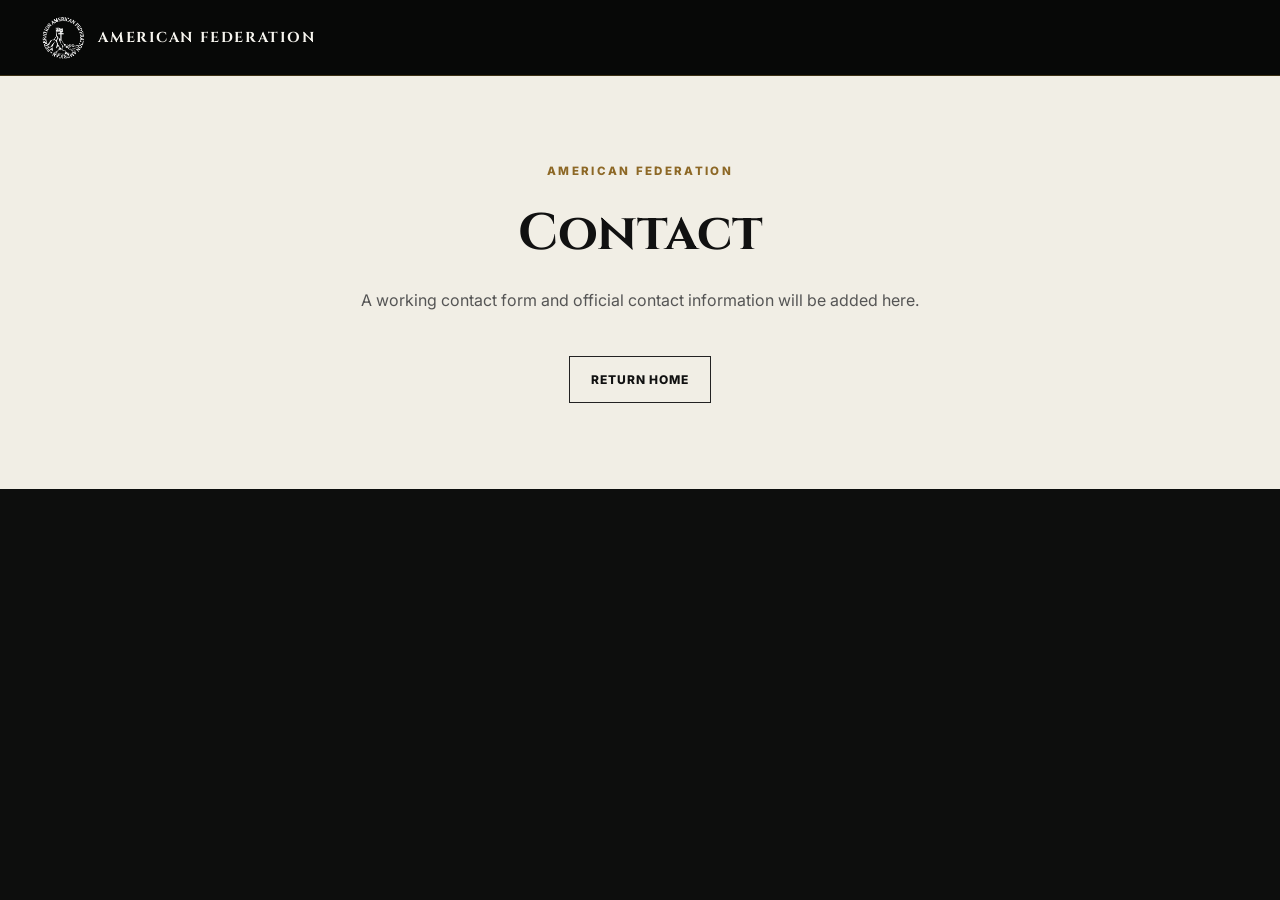
==== contact.html @ 296e0b97 "Add files via upload" ====
<!doctype html><html lang="en"><head><meta charset="utf-8"><meta name="viewport" content="width=device-width,initial-scale=1"><title>Contact | American Federation</title><link rel="stylesheet" href="styles.css"></head><body><header class="site-header"><a class="brand" href="index.html"><img src="american-federation-logo.png" alt=""><span>AMERICAN FEDERATION</span></a></header><main class="process section"><div class="center-heading"><p class="eyebrow">AMERICAN FEDERATION</p><h2>Contact</h2><p>A working contact form and official contact information will be added here.</p></div><div class="center-action"><a class="button button-outline-dark" href="index.html">Return Home</a></div></main></body></html>
---- styles.css ----
@import url('https://fonts.googleapis.com/css2?family=Cinzel:wght@500;600;700;800&family=Inter:wght@400;500;600;700;800&display=swap');
:root{--black:#0d0e0d;--panel:#151614;--gold:#c79a3b;--gold2:#e0b65a;--white:#f7f5ef;--muted:#b7b4ab;--line:rgba(199,154,59,.28);--max:1180px}*{box-sizing:border-box}html{scroll-behavior:smooth}body{margin:0;background:var(--black);color:var(--white);font-family:Inter,system-ui,sans-serif;line-height:1.6}a{color:inherit;text-decoration:none}img{display:block;max-width:100%}.site-header{position:sticky;top:0;z-index:100;min-height:76px;padding:9px max(3vw,20px);display:flex;align-items:center;justify-content:space-between;background:rgba(8,9,8,.96);border-bottom:1px solid var(--line);backdrop-filter:blur(12px)}.brand{display:flex;align-items:center;gap:11px;font:700 .9rem Cinzel,serif;letter-spacing:.11em}.brand img{width:49px;height:49px;object-fit:contain;filter:brightness(0) invert(1)}.nav{display:flex;align-items:center;gap:23px;font-size:.76rem;font-weight:700;letter-spacing:.05em;text-transform:uppercase}.nav a{opacity:.84}.nav a:hover{color:var(--gold2);opacity:1}.nav-cta{border:1px solid var(--gold);padding:11px 15px;color:var(--gold2);opacity:1!important}.menu-toggle{display:none;background:none;border:0;color:white;font-size:1.65rem}.hero{position:relative;min-height:680px;display:grid;place-items:center;overflow:hidden;background:linear-gradient(115deg,#080908,#1a1915 58%,#0b0c0b)}.hero-bg{position:absolute;inset:0;background:radial-gradient(circle at 78% 38%,rgba(199,154,59,.2),transparent 30%),linear-gradient(90deg,rgba(0,0,0,.78),rgba(0,0,0,.2))}.hero-bg:after{content:"";position:absolute;inset:0;background:linear-gradient(transparent 65%,var(--black));opacity:.7}.hero-inner{position:relative;z-index:2;width:min(var(--max),90%);text-align:center;padding:100px 0 125px}.eyebrow{margin:0 0 13px;color:var(--gold2);font-size:.72rem;font-weight:800;letter-spacing:.2em}.hero h1{font:800 clamp(2.8rem,7.4vw,6.5rem)/.98 Cinzel,Georgia,serif;letter-spacing:.02em;margin:0}.hero h1 span{color:var(--gold2)}.gold-rule{width:180px;height:1px;background:var(--gold);margin:25px auto 18px}.hero-lede{font-size:clamp(1rem,2vw,1.25rem);color:#eee;line-height:1.45}.hero-actions{display:flex;justify-content:center;gap:12px;flex-wrap:wrap;margin-top:30px}.button{display:inline-flex;align-items:center;justify-content:center;min-height:47px;padding:12px 21px;border:1px solid;font-size:.75rem;font-weight:800;letter-spacing:.08em;text-transform:uppercase;transition:.2s}.button:hover{transform:translateY(-2px)}.button-gold{background:var(--gold);border-color:var(--gold);color:#111}.button-gold:hover{background:var(--gold2)}.button-outline{border-color:rgba(255,255,255,.55);color:white}.button-outline:hover{background:white;color:#111}.button-outline-dark{border-color:#222;color:#111;background:transparent}.button-outline-dark:hover{background:#111;color:#fff}.section{padding:86px max(4vw,22px)}.section>*{max-width:var(--max);margin-left:auto;margin-right:auto}h2,h3{font-family:Cinzel,Georgia,serif}.center-heading{text-align:center;margin-bottom:42px}.center-heading h2{font-size:clamp(2rem,4vw,3.4rem);margin:0 0 13px}.center-heading h2 span,.about h2 span,.network h2 span{color:var(--gold2)}.center-heading>p:last-child{max-width:760px;color:var(--muted);margin:0 auto}.about{display:grid;grid-template-columns:1.1fr .9fr;gap:28px;background:var(--black)}.about-copy,.founder-card{background:linear-gradient(145deg,var(--panel),#10110f);border:1px solid rgba(255,255,255,.07);padding:34px}.about h2{font-size:clamp(2rem,4vw,3.2rem);line-height:1.1;margin:0 0 20px}.about-copy p{color:#d0cec7}.about-copy strong{color:white}.founder-card{padding:0;display:grid;grid-template-columns:1fr}.founder-photo-wrap{height:330px;overflow:hidden;background:#222}.founder-photo-wrap img{width:100%;height:100%;object-fit:cover;object-position:center 28%}.founder-info{padding:25px}.founder-info h3{font-size:1.8rem;margin:0}.founder-title{color:var(--gold2);font-weight:700;text-transform:uppercase;font-size:.72rem;letter-spacing:.1em}.founder-info>p:last-child{color:var(--muted);font-size:.9rem}.why{background:linear-gradient(180deg,#141512,#0c0d0c);border-top:1px solid var(--line);border-bottom:1px solid var(--line)}.value-grid{display:grid;grid-template-columns:repeat(6,1fr);gap:0;border-top:1px solid var(--line);border-bottom:1px solid var(--line)}.value-grid article{padding:27px 16px;text-align:center;border-right:1px solid var(--line)}.value-grid article:last-child{border-right:0}.value-icon{font-size:1.5rem;color:var(--gold2)}.value-grid h3{font-size:1rem;margin:11px 0 7px}.value-grid p{font-size:.77rem;color:var(--muted);margin:0}.members{background:#11120f}.member-grid{display:grid;grid-template-columns:repeat(3,1fr);gap:14px}.member-card{background:#151614;border:1px solid var(--line);padding:28px;min-height:260px}.member-no{color:var(--gold2);font:700 1rem Cinzel,serif}.member-card h3{font-size:1.45rem;margin:22px 0 10px}.member-card p{color:var(--muted)}.member-card a{display:inline-block;margin-top:10px;color:var(--gold2);font-size:.75rem;font-weight:800;text-transform:uppercase}.membership-tagline{text-align:center;color:var(--gold2);font-size:.8rem;margin:25px auto 0!important}.network{display:grid;grid-template-columns:1.2fr .8fr;gap:45px;background:#080908;border-top:1px solid var(--line)}.network h2{font-size:clamp(2.3rem,5vw,4rem);line-height:1.06;margin:0 0 20px}.network-copy>p:not(.eyebrow){color:var(--muted);max-width:720px}.network ul{padding:0;list-style:none;color:#ddd;margin:22px 0}.network li{padding:8px 0 8px 27px;position:relative}.network li:before{content:"✓";position:absolute;left:0;color:var(--gold2);font-weight:800}.network-art{min-height:360px;position:relative;display:grid;place-items:center}.network-ring{width:210px;height:210px;border:1px solid var(--gold);border-radius:50%;display:grid;place-items:center;color:var(--gold2);font:700 3rem Cinzel,serif;box-shadow:0 0 70px rgba(199,154,59,.1)}.node{position:absolute;color:var(--gold2);font-size:1.5rem}.n1{top:18%;left:25%}.n2{top:24%;right:20%}.n3{bottom:22%;left:17%}.n4{bottom:17%;right:27%}.process{background:#f1eee5;color:#111}.process .eyebrow{color:#8d6826}.process .center-heading>p:last-child{color:#555}.process-grid{display:grid;grid-template-columns:repeat(3,1fr);gap:18px}.process-grid article{padding:25px;border-top:2px solid #222}.process-grid b{display:inline-grid;place-items:center;width:38px;height:38px;border:1px solid #a57925;border-radius:50%;font-family:Cinzel,serif}.process-grid h3{margin:15px 0 5px}.process-grid p{color:#5e5b55;margin:0}.center-action{text-align:center;margin-top:30px}.publications{display:grid;grid-template-columns:210px 1fr;gap:45px;align-items:center;background:#151614}.book-visual{display:flex;justify-content:center}.book-cover{width:180px;height:255px;background:linear-gradient(145deg,#1e1d18,#070807);border-left:6px solid #9a772e;border-bottom:2px solid #80621f;box-shadow:16px 14px 0 #090a09;display:flex;flex-direction:column;align-items:center;justify-content:space-between;padding:30px 12px 20px;text-align:center;font-family:Cinzel,serif}.book-cover small{font-size:.65rem}.book-cover strong{font-size:1.5rem;color:var(--gold2);line-height:1.05}.book-cover span{font-size:.55rem;letter-spacing:.1em}.publication-copy h2{font-size:clamp(2.2rem,4vw,3.5rem);margin:0}.publication-lede{color:var(--muted);max-width:700px}.check-list{list-style:none;padding:0;color:#ddd;display:flex;gap:10px;flex-wrap:wrap}.check-list li:before{content:"✓";color:var(--gold2);margin-right:7px}.amazon-box{margin-top:24px;padding:20px;border:1px solid var(--line);display:flex;align-items:center;justify-content:space-between;gap:20px}.amazon-word{font-size:2rem;font-weight:800;line-height:1}.join-banner{padding:45px max(4vw,22px);display:flex;align-items:center;justify-content:space-between;gap:25px;background:linear-gradient(90deg,#080908,#1b1913,#080908);border-top:1px solid var(--line);border-bottom:1px solid var(--line)}.join-banner h2{margin:0;font-size:clamp(1.4rem,3vw,2.6rem)}.join-banner p:last-child{margin:5px 0 0;color:var(--muted);font-size:.8rem}.footer{background:#070807;padding:48px max(4vw,22px) 25px;color:var(--muted)}.footer-top{max-width:var(--max);margin:auto;display:grid;grid-template-columns:2fr 1fr 1fr;gap:40px}.footer-brand img{width:55px;filter:brightness(0) invert(1);margin-bottom:12px}.footer-brand strong{display:block;color:#fff;font:700 .9rem Cinzel,serif;letter-spacing:.1em}.footer h4{color:var(--gold2);font-size:.7rem;letter-spacing:.14em}.footer-top a{display:block;font-size:.8rem;margin:7px 0}.footer-top a:hover{color:#fff}.copyright{max-width:var(--max);border-top:1px solid rgba(255,255,255,.1);padding-top:18px;margin:30px auto 0;font-size:.7rem}@media(max-width:900px){.nav{display:none;position:absolute;top:76px;left:0;right:0;background:#090a09;padding:18px 5vw;flex-direction:column;align-items:stretch}.nav.open{display:flex}.menu-toggle{display:block}.nav-cta{text-align:center}.about,.network{grid-template-columns:1fr}.value-grid{grid-template-columns:repeat(3,1fr)}.value-grid article:nth-child(3){border-right:0}.member-grid,.process-grid{grid-template-columns:1fr}.network-art{min-height:260px}.footer-top{grid-template-columns:1fr 1fr}}@media(max-width:600px){.site-header{min-height:68px}.brand span{font-size:.7rem}.brand img{width:42px;height:42px}.hero{min-height:650px}.hero-inner{padding:85px 0 100px}.hero-actions .button{width:100%}.section{padding-top:65px;padding-bottom:65px}.value-grid{grid-template-columns:1fr 1fr}.value-grid article:nth-child(even){border-right:0}.publications{grid-template-columns:1fr;gap:30px}.book-cover{width:150px;height:220px}.amazon-box{flex-direction:column;align-items:stretch;text-align:center}.amazon-box .button{width:100%}.join-banner{flex-direction:column;align-items:flex-start}.join-banner .button{width:100%}.footer-top{grid-template-columns:1fr}}
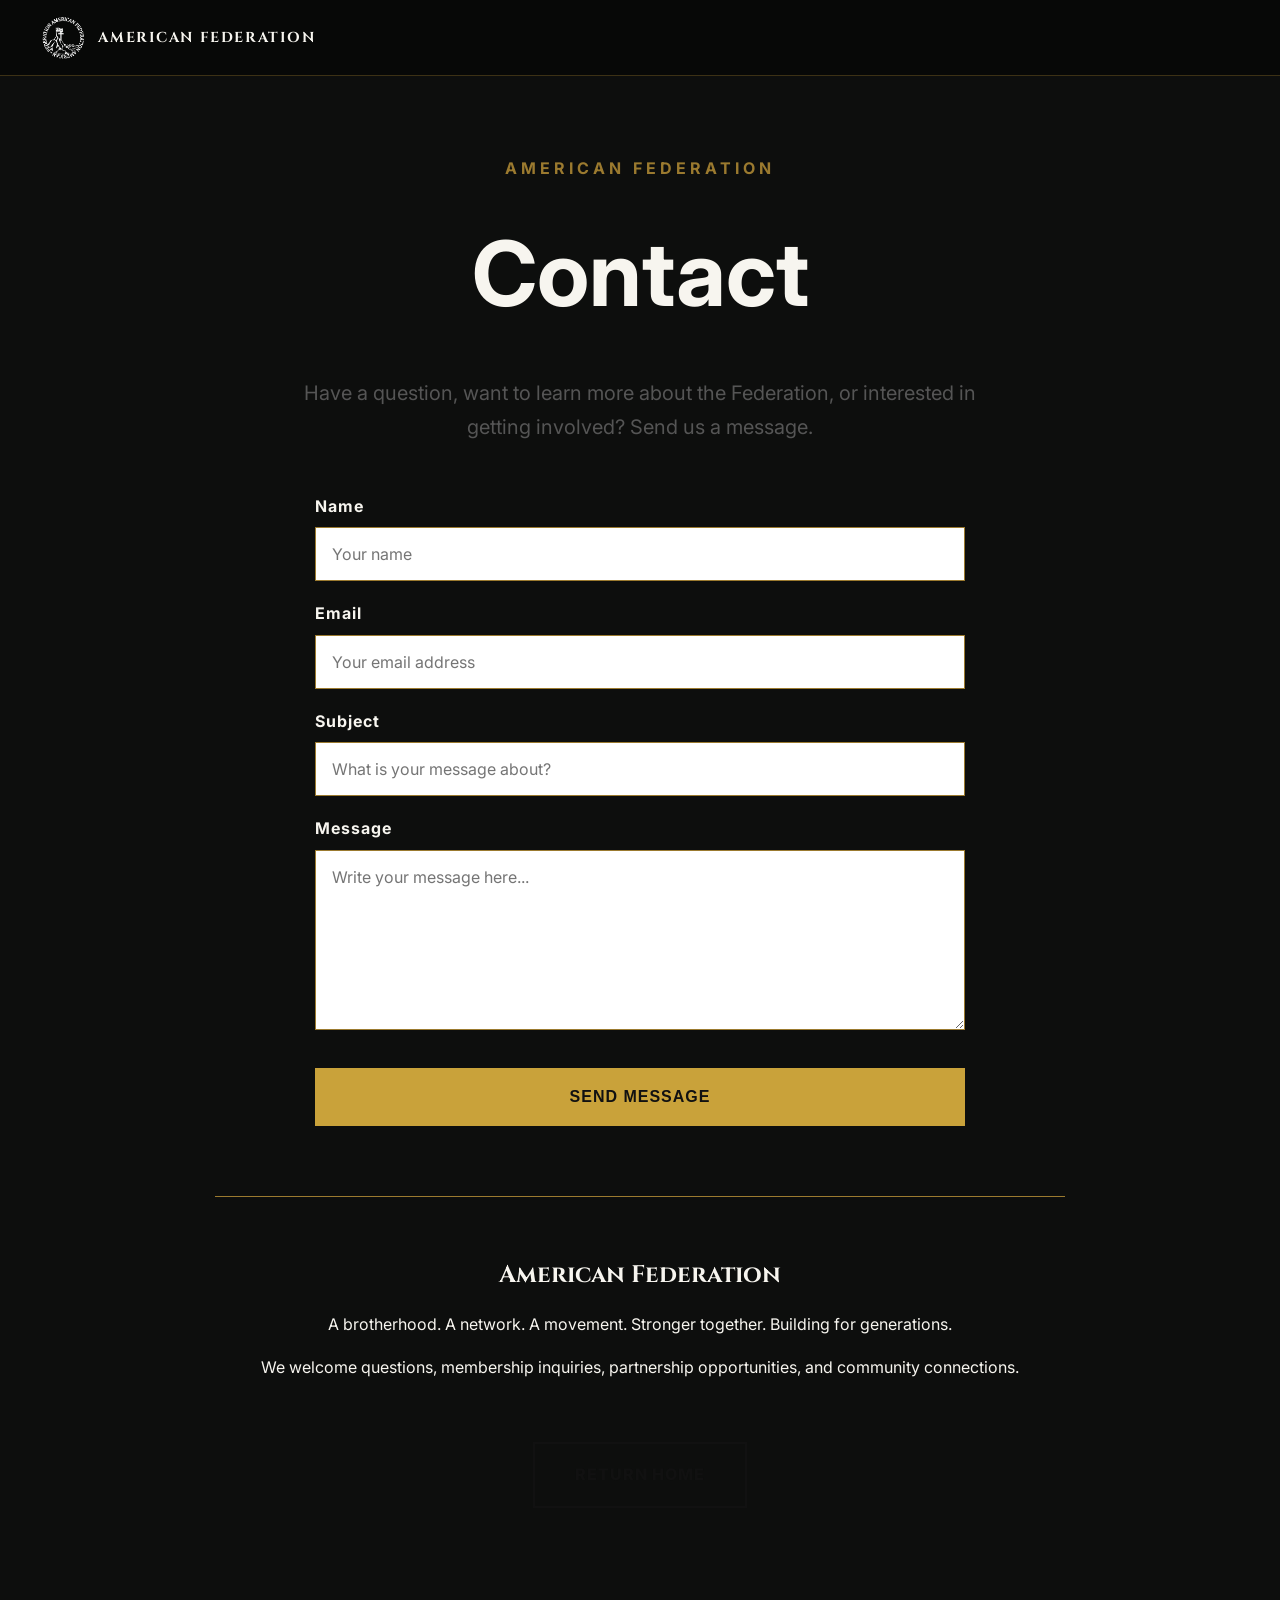
==== commit 15db7773: "Update contact.html" ====
--- a/contact.html
+++ b/contact.html
@@ -1 +1,228 @@
-<!doctype html><html lang="en"><head><meta charset="utf-8"><meta name="viewport" content="width=device-width,initial-scale=1"><title>Contact | American Federation</title><link rel="stylesheet" href="styles.css"></head><body><header class="site-header"><a class="brand" href="index.html"><img src="american-federation-logo.png" alt=""><span>AMERICAN FEDERATION</span></a></header><main class="process section"><div class="center-heading"><p class="eyebrow">AMERICAN FEDERATION</p><h2>Contact</h2><p>A working contact form and official contact information will be added here.</p></div><div class="center-action"><a class="button button-outline-dark" href="index.html">Return Home</a></div></main></body></html>
+<!DOCTYPE html>
+<html lang="en">
+<head>
+  <meta charset="UTF-8">
+  <meta name="viewport" content="width=device-width, initial-scale=1.0">
+
+  <title>Contact | American Federation</title>
+
+  <link rel="stylesheet" href="styles.css">
+
+  <style>
+    .contact-page {
+      max-width: 900px;
+      margin: 0 auto;
+      padding: 80px 25px 100px;
+      text-align: center;
+    }
+
+    .contact-label {
+      color: #9b7a2f;
+      font-weight: 700;
+      letter-spacing: 4px;
+      text-transform: uppercase;
+      margin-bottom: 20px;
+    }
+
+    .contact-page h1 {
+      font-size: clamp(48px, 10vw, 90px);
+      margin: 0 0 30px;
+    }
+
+    .contact-intro {
+      max-width: 700px;
+      margin: 0 auto 50px;
+      font-size: 20px;
+      line-height: 1.7;
+      color: #555;
+    }
+
+    .contact-form {
+      max-width: 650px;
+      margin: 0 auto;
+      text-align: left;
+    }
+
+    .contact-form label {
+      display: block;
+      margin: 20px 0 8px;
+      font-weight: 700;
+      letter-spacing: 1px;
+    }
+
+    .contact-form input,
+    .contact-form textarea {
+      width: 100%;
+      box-sizing: border-box;
+      padding: 16px;
+      border: 1px solid #9b7a2f;
+      background: #fff;
+      color: #111;
+      font-size: 16px;
+      font-family: inherit;
+    }
+
+    .contact-form textarea {
+      min-height: 180px;
+      resize: vertical;
+    }
+
+    .send-button {
+      width: 100%;
+      margin-top: 30px;
+      padding: 18px;
+      border: 2px solid #c9a23a;
+      background: #c9a23a;
+      color: #111;
+      font-weight: 800;
+      font-size: 16px;
+      letter-spacing: 1px;
+      cursor: pointer;
+    }
+
+    .send-button:hover {
+      background: #111;
+      color: #c9a23a;
+    }
+
+    .contact-info {
+      margin-top: 70px;
+      padding-top: 40px;
+      border-top: 1px solid #9b7a2f;
+    }
+
+    .contact-info h2 {
+      margin-bottom: 15px;
+    }
+
+    .contact-info p {
+      line-height: 1.7;
+    }
+
+    .return-home {
+      display: inline-block;
+      margin-top: 45px;
+      padding: 18px 40px;
+      border: 2px solid #111;
+      color: #111;
+      text-decoration: none;
+      font-weight: 800;
+      letter-spacing: 1px;
+    }
+
+    .return-home:hover {
+      background: #111;
+      color: #fff;
+    }
+
+    @media (max-width: 600px) {
+      .contact-page {
+        padding: 60px 20px 80px;
+      }
+
+      .contact-intro {
+        font-size: 18px;
+      }
+    }
+  </style>
+</head>
+
+<body>
+
+  <header class="site-header">
+    <a class="brand" href="index.html">
+      <img src="american-federation-logo.png"
+           alt="American Federation"
+           class="brand-logo">
+      <span>AMERICAN FEDERATION</span>
+    </a>
+
+    <button class="menu-toggle" aria-label="Open menu">
+      ☰
+    </button>
+  </header>
+
+  <main>
+
+    <section class="contact-page">
+
+      <div class="contact-label">
+        American Federation
+      </div>
+
+      <h1>Contact</h1>
+
+      <p class="contact-intro">
+        Have a question, want to learn more about the Federation,
+        or interested in getting involved? Send us a message.
+      </p>
+
+      <form
+        class="contact-form"
+        action="mailto:americanfederation1@gmail.com"
+        method="post"
+        enctype="text/plain">
+
+        <label for="name">Name</label>
+        <input
+          type="text"
+          id="name"
+          name="Name"
+          placeholder="Your name"
+          required>
+
+        <label for="email">Email</label>
+        <input
+          type="email"
+          id="email"
+          name="Email"
+          placeholder="Your email address"
+          required>
+
+        <label for="subject">Subject</label>
+        <input
+          type="text"
+          id="subject"
+          name="Subject"
+          placeholder="What is your message about?"
+          required>
+
+        <label for="message">Message</label>
+        <textarea
+          id="message"
+          name="Message"
+          placeholder="Write your message here..."
+          required></textarea>
+
+        <button type="submit" class="send-button">
+          SEND MESSAGE
+        </button>
+
+      </form>
+
+      <div class="contact-info">
+
+        <h2>American Federation</h2>
+
+        <p>
+          A brotherhood. A network. A movement.
+          Stronger together. Building for generations.
+        </p>
+
+        <p>
+          We welcome questions, membership inquiries,
+          partnership opportunities, and community connections.
+        </p>
+
+      </div>
+
+      <a href="index.html" class="return-home">
+        RETURN HOME
+      </a>
+
+    </section>
+
+  </main>
+
+</body>
+</html>
--- a/styles.css
+++ b/styles.css
@@ -1,2 +1,86 @@
 @import url('https://fonts.googleapis.com/css2?family=Cinzel:wght@500;600;700;800&family=Inter:wght@400;500;600;700;800&display=swap');
-:root{--black:#0d0e0d;--panel:#151614;--gold:#c79a3b;--gold2:#e0b65a;--white:#f7f5ef;--muted:#b7b4ab;--line:rgba(199,154,59,.28);--max:1180px}*{box-sizing:border-box}html{scroll-behavior:smooth}body{margin:0;background:var(--black);color:var(--white);font-family:Inter,system-ui,sans-serif;line-height:1.6}a{color:inherit;text-decoration:none}img{display:block;max-width:100%}.site-header{position:sticky;top:0;z-index:100;min-height:76px;padding:9px max(3vw,20px);display:flex;align-items:center;justify-content:space-between;background:rgba(8,9,8,.96);border-bottom:1px solid var(--line);backdrop-filter:blur(12px)}.brand{display:flex;align-items:center;gap:11px;font:700 .9rem Cinzel,serif;letter-spacing:.11em}.brand img{width:49px;height:49px;object-fit:contain;filter:brightness(0) invert(1)}.nav{display:flex;align-items:center;gap:23px;font-size:.76rem;font-weight:700;letter-spacing:.05em;text-transform:uppercase}.nav a{opacity:.84}.nav a:hover{color:var(--gold2);opacity:1}.nav-cta{border:1px solid var(--gold);padding:11px 15px;color:var(--gold2);opacity:1!important}.menu-toggle{display:none;background:none;border:0;color:white;font-size:1.65rem}.hero{position:relative;min-height:680px;display:grid;place-items:center;overflow:hidden;background:linear-gradient(115deg,#080908,#1a1915 58%,#0b0c0b)}.hero-bg{position:absolute;inset:0;background:radial-gradient(circle at 78% 38%,rgba(199,154,59,.2),transparent 30%),linear-gradient(90deg,rgba(0,0,0,.78),rgba(0,0,0,.2))}.hero-bg:after{content:"";position:absolute;inset:0;background:linear-gradient(transparent 65%,var(--black));opacity:.7}.hero-inner{position:relative;z-index:2;width:min(var(--max),90%);text-align:center;padding:100px 0 125px}.eyebrow{margin:0 0 13px;color:var(--gold2);font-size:.72rem;font-weight:800;letter-spacing:.2em}.hero h1{font:800 clamp(2.8rem,7.4vw,6.5rem)/.98 Cinzel,Georgia,serif;letter-spacing:.02em;margin:0}.hero h1 span{color:var(--gold2)}.gold-rule{width:180px;height:1px;background:var(--gold);margin:25px auto 18px}.hero-lede{font-size:clamp(1rem,2vw,1.25rem);color:#eee;line-height:1.45}.hero-actions{display:flex;justify-content:center;gap:12px;flex-wrap:wrap;margin-top:30px}.button{display:inline-flex;align-items:center;justify-content:center;min-height:47px;padding:12px 21px;border:1px solid;font-size:.75rem;font-weight:800;letter-spacing:.08em;text-transform:uppercase;transition:.2s}.button:hover{transform:translateY(-2px)}.button-gold{background:var(--gold);border-color:var(--gold);color:#111}.button-gold:hover{background:var(--gold2)}.button-outline{border-color:rgba(255,255,255,.55);color:white}.button-outline:hover{background:white;color:#111}.button-outline-dark{border-color:#222;color:#111;background:transparent}.button-outline-dark:hover{background:#111;color:#fff}.section{padding:86px max(4vw,22px)}.section>*{max-width:var(--max);margin-left:auto;margin-right:auto}h2,h3{font-family:Cinzel,Georgia,serif}.center-heading{text-align:center;margin-bottom:42px}.center-heading h2{font-size:clamp(2rem,4vw,3.4rem);margin:0 0 13px}.center-heading h2 span,.about h2 span,.network h2 span{color:var(--gold2)}.center-heading>p:last-child{max-width:760px;color:var(--muted);margin:0 auto}.about{display:grid;grid-template-columns:1.1fr .9fr;gap:28px;background:var(--black)}.about-copy,.founder-card{background:linear-gradient(145deg,var(--panel),#10110f);border:1px solid rgba(255,255,255,.07);padding:34px}.about h2{font-size:clamp(2rem,4vw,3.2rem);line-height:1.1;margin:0 0 20px}.about-copy p{color:#d0cec7}.about-copy strong{color:white}.founder-card{padding:0;display:grid;grid-template-columns:1fr}.founder-photo-wrap{height:330px;overflow:hidden;background:#222}.founder-photo-wrap img{width:100%;height:100%;object-fit:cover;object-position:center 28%}.founder-info{padding:25px}.founder-info h3{font-size:1.8rem;margin:0}.founder-title{color:var(--gold2);font-weight:700;text-transform:uppercase;font-size:.72rem;letter-spacing:.1em}.founder-info>p:last-child{color:var(--muted);font-size:.9rem}.why{background:linear-gradient(180deg,#141512,#0c0d0c);border-top:1px solid var(--line);border-bottom:1px solid var(--line)}.value-grid{display:grid;grid-template-columns:repeat(6,1fr);gap:0;border-top:1px solid var(--line);border-bottom:1px solid var(--line)}.value-grid article{padding:27px 16px;text-align:center;border-right:1px solid var(--line)}.value-grid article:last-child{border-right:0}.value-icon{font-size:1.5rem;color:var(--gold2)}.value-grid h3{font-size:1rem;margin:11px 0 7px}.value-grid p{font-size:.77rem;color:var(--muted);margin:0}.members{background:#11120f}.member-grid{display:grid;grid-template-columns:repeat(3,1fr);gap:14px}.member-card{background:#151614;border:1px solid var(--line);padding:28px;min-height:260px}.member-no{color:var(--gold2);font:700 1rem Cinzel,serif}.member-card h3{font-size:1.45rem;margin:22px 0 10px}.member-card p{color:var(--muted)}.member-card a{display:inline-block;margin-top:10px;color:var(--gold2);font-size:.75rem;font-weight:800;text-transform:uppercase}.membership-tagline{text-align:center;color:var(--gold2);font-size:.8rem;margin:25px auto 0!important}.network{display:grid;grid-template-columns:1.2fr .8fr;gap:45px;background:#080908;border-top:1px solid var(--line)}.network h2{font-size:clamp(2.3rem,5vw,4rem);line-height:1.06;margin:0 0 20px}.network-copy>p:not(.eyebrow){color:var(--muted);max-width:720px}.network ul{padding:0;list-style:none;color:#ddd;margin:22px 0}.network li{padding:8px 0 8px 27px;position:relative}.network li:before{content:"✓";position:absolute;left:0;color:var(--gold2);font-weight:800}.network-art{min-height:360px;position:relative;display:grid;place-items:center}.network-ring{width:210px;height:210px;border:1px solid var(--gold);border-radius:50%;display:grid;place-items:center;color:var(--gold2);font:700 3rem Cinzel,serif;box-shadow:0 0 70px rgba(199,154,59,.1)}.node{position:absolute;color:var(--gold2);font-size:1.5rem}.n1{top:18%;left:25%}.n2{top:24%;right:20%}.n3{bottom:22%;left:17%}.n4{bottom:17%;right:27%}.process{background:#f1eee5;color:#111}.process .eyebrow{color:#8d6826}.process .center-heading>p:last-child{color:#555}.process-grid{display:grid;grid-template-columns:repeat(3,1fr);gap:18px}.process-grid article{padding:25px;border-top:2px solid #222}.process-grid b{display:inline-grid;place-items:center;width:38px;height:38px;border:1px solid #a57925;border-radius:50%;font-family:Cinzel,serif}.process-grid h3{margin:15px 0 5px}.process-grid p{color:#5e5b55;margin:0}.center-action{text-align:center;margin-top:30px}.publications{display:grid;grid-template-columns:210px 1fr;gap:45px;align-items:center;background:#151614}.book-visual{display:flex;justify-content:center}.book-cover{width:180px;height:255px;background:linear-gradient(145deg,#1e1d18,#070807);border-left:6px solid #9a772e;border-bottom:2px solid #80621f;box-shadow:16px 14px 0 #090a09;display:flex;flex-direction:column;align-items:center;justify-content:space-between;padding:30px 12px 20px;text-align:center;font-family:Cinzel,serif}.book-cover small{font-size:.65rem}.book-cover strong{font-size:1.5rem;color:var(--gold2);line-height:1.05}.book-cover span{font-size:.55rem;letter-spacing:.1em}.publication-copy h2{font-size:clamp(2.2rem,4vw,3.5rem);margin:0}.publication-lede{color:var(--muted);max-width:700px}.check-list{list-style:none;padding:0;color:#ddd;display:flex;gap:10px;flex-wrap:wrap}.check-list li:before{content:"✓";color:var(--gold2);margin-right:7px}.amazon-box{margin-top:24px;padding:20px;border:1px solid var(--line);display:flex;align-items:center;justify-content:space-between;gap:20px}.amazon-word{font-size:2rem;font-weight:800;line-height:1}.join-banner{padding:45px max(4vw,22px);display:flex;align-items:center;justify-content:space-between;gap:25px;background:linear-gradient(90deg,#080908,#1b1913,#080908);border-top:1px solid var(--line);border-bottom:1px solid var(--line)}.join-banner h2{margin:0;font-size:clamp(1.4rem,3vw,2.6rem)}.join-banner p:last-child{margin:5px 0 0;color:var(--muted);font-size:.8rem}.footer{background:#070807;padding:48px max(4vw,22px) 25px;color:var(--muted)}.footer-top{max-width:var(--max);margin:auto;display:grid;grid-template-columns:2fr 1fr 1fr;gap:40px}.footer-brand img{width:55px;filter:brightness(0) invert(1);margin-bottom:12px}.footer-brand strong{display:block;color:#fff;font:700 .9rem Cinzel,serif;letter-spacing:.1em}.footer h4{color:var(--gold2);font-size:.7rem;letter-spacing:.14em}.footer-top a{display:block;font-size:.8rem;margin:7px 0}.footer-top a:hover{color:#fff}.copyright{max-width:var(--max);border-top:1px solid rgba(255,255,255,.1);padding-top:18px;margin:30px auto 0;font-size:.7rem}@media(max-width:900px){.nav{display:none;position:absolute;top:76px;left:0;right:0;background:#090a09;padding:18px 5vw;flex-direction:column;align-items:stretch}.nav.open{display:flex}.menu-toggle{display:block}.nav-cta{text-align:center}.about,.network{grid-template-columns:1fr}.value-grid{grid-template-columns:repeat(3,1fr)}.value-grid article:nth-child(3){border-right:0}.member-grid,.process-grid{grid-template-columns:1fr}.network-art{min-height:260px}.footer-top{grid-template-columns:1fr 1fr}}@media(max-width:600px){.site-header{min-height:68px}.brand span{font-size:.7rem}.brand img{width:42px;height:42px}.hero{min-height:650px}.hero-inner{padding:85px 0 100px}.hero-actions .button{width:100%}.section{padding-top:65px;padding-bottom:65px}.value-grid{grid-template-columns:1fr 1fr}.value-grid article:nth-child(even){border-right:0}.publications{grid-template-columns:1fr;gap:30px}.book-cover{width:150px;height:220px}.amazon-box{flex-direction:column;align-items:stretch;text-align:center}.amazon-box .button{width:100%}.join-banner{flex-direction:column;align-items:flex-start}.join-banner .button{width:100%}.footer-top{grid-template-columns:1fr}}
+:root{--black:#0d0e0d;--panel:#151614;--gold:#c79a3b;--gold2:#e0b65a;--white:#f7f5ef;--muted:#b7b4ab;--line:rgba(199,154,59,.28);--max:1180px}*{box-sizing:border-box}html{scroll-behavior:smooth}body{margin:0;background:var(--black);color:var(--white);font-family:Inter,system-ui,sans-serif;line-height:1.6}a{color:inherit;text-decoration:none}img{display:block;max-width:100%}.site-header{position:sticky;top:0;z-index:100;min-height:76px;padding:9px max(3vw,20px);display:flex;align-items:center;justify-content:space-between;background:rgba(8,9,8,.96);border-bottom:1px solid var(--line);backdrop-filter:blur(12px)}.brand{display:flex;align-items:center;gap:11px;font:700 .9rem Cinzel,serif;letter-spacing:.11em}.brand img{width:49px;height:49px;object-fit:contain;filter:brightness(0) invert(1)}.nav{display:flex;align-items:center;gap:23px;font-size:.76rem;font-weight:700;letter-spacing:.05em;text-transform:uppercase}.nav a{opacity:.84}.nav a:hover{color:var(--gold2);opacity:1}.nav-cta{border:1px solid var(--gold);padding:11px 15px;color:var(--gold2);opacity:1!important}.menu-toggle{display:none;background:none;border:0;color:white;font-size:1.65rem}.hero{position:relative;min-height:680px;display:grid;place-items:center;overflow:hidden;background:linear-gradient(115deg,#080908,#1a1915 58%,#0b0c0b)}.hero-bg{position:absolute;inset:0;background:radial-gradient(circle at 78% 38%,rgba(199,154,59,.2),transparent 30%),linear-gradient(90deg,rgba(0,0,0,.78),rgba(0,0,0,.2))}.hero-bg:after{content:"";position:absolute;inset:0;background:linear-gradient(transparent 65%,var(--black));opacity:.7}.hero-inner{position:relative;z-index:2;width:min(var(--max),90%);text-align:center;padding:100px 0 125px}.eyebrow{margin:0 0 13px;color:var(--gold2);font-size:.72rem;font-weight:800;letter-spacing:.2em}.hero h1{font:800 clamp(2.8rem,7.4vw,6.5rem)/.98 Cinzel,Georgia,serif;letter-spacing:.02em;margin:0}.hero h1 span{color:var(--gold2)}.gold-rule{width:180px;height:1px;background:var(--gold);margin:25px auto 18px}.hero-lede{font-size:clamp(1rem,2vw,1.25rem);color:#eee;line-height:1.45}.hero-actions{display:flex;justify-content:center;gap:12px;flex-wrap:wrap;margin-top:30px}.button{display:inline-flex;align-items:center;justify-content:center;min-height:47px;padding:12px 21px;border:1px solid;font-size:.75rem;font-weight:800;letter-spacing:.08em;text-transform:uppercase;transition:.2s}.button:hover{transform:translateY(-2px)}.button-gold{background:var(--gold);border-color:var(--gold);color:#111}.button-gold:hover{background:var(--gold2)}.button-outline{border-color:rgba(255,255,255,.55);color:white}.button-outline:hover{background:white;color:#111}.button-outline-dark{border-color:#222;color:#111;background:transparent}.button-outline-dark:hover{background:#111;color:#fff}.section{padding:86px max(4vw,22px)}.section>*{max-width:var(--max);margin-left:auto;margin-right:auto}h2,h3{font-family:Cinzel,Georgia,serif}.center-heading{text-align:center;margin-bottom:42px}.center-heading h2{font-size:clamp(2rem,4vw,3.4rem);margin:0 0 13px}.center-heading h2 span,.about h2 span,.network h2 span{color:var(--gold2)}.center-heading>p:last-child{max-width:760px;color:var(--muted);margin:0 auto}.about{display:block;background:var(--black)}.about-copy{max-width:900px!important;background:linear-gradient(145deg,var(--panel),#10110f);border:1px solid rgba(255,255,255,.07);padding:40px}.about h2{font-size:clamp(2rem,4vw,3.2rem);line-height:1.1;margin:0 0 20px}.about-copy p{color:#d0cec7}.about-copy strong{color:white}.founder-card{padding:0;display:grid;grid-template-columns:1fr}.founder-photo-wrap{height:330px;overflow:hidden;background:#222}.founder-photo-wrap img{width:100%;height:100%;object-fit:cover;object-position:center 28%}.founder-info{padding:25px}.founder-info h3{font-size:1.8rem;margin:0}.founder-title{color:var(--gold2);font-weight:700;text-transform:uppercase;font-size:.72rem;letter-spacing:.1em}.founder-info>p:last-child{color:var(--muted);font-size:.9rem}.why{background:linear-gradient(180deg,#141512,#0c0d0c);border-top:1px solid var(--line);border-bottom:1px solid var(--line)}.value-grid{display:grid;grid-template-columns:repeat(6,1fr);gap:0;border-top:1px solid var(--line);border-bottom:1px solid var(--line)}.value-grid article{padding:27px 16px;text-align:center;border-right:1px solid var(--line)}.value-grid article:last-child{border-right:0}.value-icon{font-size:1.5rem;color:var(--gold2)}.value-grid h3{font-size:1rem;margin:11px 0 7px}.value-grid p{font-size:.77rem;color:var(--muted);margin:0}.members{background:#11120f}.member-grid{display:grid;grid-template-columns:repeat(3,1fr);gap:14px}.member-card{background:#151614;border:1px solid var(--line);padding:28px;min-height:260px}.member-no{color:var(--gold2);font:700 1rem Cinzel,serif}.member-card h3{font-size:1.45rem;margin:22px 0 10px}.member-card p{color:var(--muted)}.member-card a{display:inline-block;margin-top:10px;color:var(--gold2);font-size:.75rem;font-weight:800;text-transform:uppercase}.membership-tagline{text-align:center;color:var(--gold2);font-size:.8rem;margin:25px auto 0!important}.network{display:grid;grid-template-columns:1.2fr .8fr;gap:45px;background:#080908;border-top:1px solid var(--line)}.network h2{font-size:clamp(2.3rem,5vw,4rem);line-height:1.06;margin:0 0 20px}.network-copy>p:not(.eyebrow){color:var(--muted);max-width:720px}.network ul{padding:0;list-style:none;color:#ddd;margin:22px 0}.network li{padding:8px 0 8px 27px;position:relative}.network li:before{content:"✓";position:absolute;left:0;color:var(--gold2);font-weight:800}.network-art{min-height:360px;position:relative;display:grid;place-items:center}.network-ring{width:210px;height:210px;border:1px solid var(--gold);border-radius:50%;display:grid;place-items:center;color:var(--gold2);font:700 3rem Cinzel,serif;box-shadow:0 0 70px rgba(199,154,59,.1)}.node{position:absolute;color:var(--gold2);font-size:1.5rem}.n1{top:18%;left:25%}.n2{top:24%;right:20%}.n3{bottom:22%;left:17%}.n4{bottom:17%;right:27%}.process{background:#f1eee5;color:#111}.process .eyebrow{color:#8d6826}.process .center-heading>p:last-child{color:#555}.process-grid{display:grid;grid-template-columns:repeat(3,1fr);gap:18px}.process-grid article{padding:25px;border-top:2px solid #222}.process-grid b{display:inline-grid;place-items:center;width:38px;height:38px;border:1px solid #a57925;border-radius:50%;font-family:Cinzel,serif}.process-grid h3{margin:15px 0 5px}.process-grid p{color:#5e5b55;margin:0}.center-action{text-align:center;margin-top:30px}.publications{display:grid;grid-template-columns:210px 1fr;gap:45px;align-items:center;background:#151614}.book-visual{display:flex;justify-content:center}.book-cover{width:180px;height:255px;background:linear-gradient(145deg,#1e1d18,#070807);border-left:6px solid #9a772e;border-bottom:2px solid #80621f;box-shadow:16px 14px 0 #090a09;display:flex;flex-direction:column;align-items:center;justify-content:space-between;padding:30px 12px 20px;text-align:center;font-family:Cinzel,serif}.book-cover small{font-size:.65rem}.book-cover strong{font-size:1.5rem;color:var(--gold2);line-height:1.05}.book-cover span{font-size:.55rem;letter-spacing:.1em}.publication-copy h2{font-size:clamp(2.2rem,4vw,3.5rem);margin:0}.publication-lede{color:var(--muted);max-width:700px}.check-list{list-style:none;padding:0;color:#ddd;display:flex;gap:10px;flex-wrap:wrap}.check-list li:before{content:"✓";color:var(--gold2);margin-right:7px}.amazon-box{margin-top:24px;padding:20px;border:1px solid var(--line);display:flex;align-items:center;justify-content:space-between;gap:20px}.amazon-word{font-size:2rem;font-weight:800;line-height:1}.join-banner{padding:45px max(4vw,22px);display:flex;align-items:center;justify-content:space-between;gap:25px;background:linear-gradient(90deg,#080908,#1b1913,#080908);border-top:1px solid var(--line);border-bottom:1px solid var(--line)}.join-banner h2{margin:0;font-size:clamp(1.4rem,3vw,2.6rem)}.join-banner p:last-child{margin:5px 0 0;color:var(--muted);font-size:.8rem}.footer{background:#070807;padding:48px max(4vw,22px) 25px;color:var(--muted)}.footer-top{max-width:var(--max);margin:auto;display:grid;grid-template-columns:2fr 1fr 1fr;gap:40px}.footer-brand img{width:55px;filter:brightness(0) invert(1);margin-bottom:12px}.footer-brand strong{display:block;color:#fff;font:700 .9rem Cinzel,serif;letter-spacing:.1em}.footer h4{color:var(--gold2);font-size:.7rem;letter-spacing:.14em}.footer-top a{display:block;font-size:.8rem;margin:7px 0}.footer-top a:hover{color:#fff}.copyright{max-width:var(--max);border-top:1px solid rgba(255,255,255,.1);padding-top:18px;margin:30px auto 0;font-size:.7rem}@media(max-width:900px){.nav{display:none;position:absolute;top:76px;left:0;right:0;background:#090a09;padding:18px 5vw;flex-direction:column;align-items:stretch}.nav.open{display:flex}.menu-toggle{display:block}.nav-cta{text-align:center}.network{grid-template-columns:1fr}.value-grid{grid-template-columns:repeat(3,1fr)}.value-grid article:nth-child(3){border-right:0}.member-grid,.process-grid{grid-template-columns:1fr}.network-art{min-height:260px}.footer-top{grid-template-columns:1fr 1fr}}@media(max-width:600px){
+.site-header{min-height:68px;padding:8px 18px}
+.brand{gap:8px;font-size:.78rem}
+.brand span{font-size:.68rem;letter-spacing:.08em}
+.brand img{width:40px;height:40px}
+.hero{min-height:auto;display:block}
+.hero-inner{width:100%;padding:76px 22px 82px;text-align:left}
+.hero h1{font-size:clamp(2.45rem,12vw,4rem);line-height:.94}
+.gold-rule{width:120px;margin:20px 0 15px}
+.hero-lede{font-size:.98rem;max-width:330px}
+.hero-actions{justify-content:flex-start;flex-direction:column;align-items:stretch;gap:10px;margin-top:25px}
+.hero-actions .button{width:100%}
+.section{width:100%;padding:58px 20px}
+.about-copy{width:100%;padding:28px 22px}
+.about h2{font-size:clamp(2rem,10vw,3rem)}
+.center-heading{margin-bottom:30px}
+.center-heading h2{font-size:clamp(2rem,10vw,3rem)}
+.value-grid{grid-template-columns:1fr 1fr}
+.value-grid article{min-width:0;padding:22px 12px}
+.value-grid article:nth-child(even){border-right:0}
+.member-grid{gap:12px}
+.member-card{padding:24px 20px;min-height:0}
+.network{width:100%;padding:60px 20px}
+.network h2{font-size:clamp(2.2rem,11vw,3.6rem)}
+.network-art{display:none}
+.process{width:100%;padding:60px 20px}
+.process-grid article{padding:22px 0}
+.publications{width:100%;grid-template-columns:1fr;gap:25px;padding:60px 20px}
+.book-visual{justify-content:flex-start}
+.book-cover{width:150px;height:220px}
+.publication-copy h2{font-size:clamp(2.2rem,10vw,3.5rem)}
+.check-list{display:block}
+.check-list li{margin:7px 0}
+.amazon-box{flex-direction:column;align-items:stretch;text-align:center;padding:18px}
+.amazon-box .button{width:100%}
+.join-banner{width:100%;padding:42px 20px;flex-direction:column;align-items:stretch}
+.join-banner .button{width:100%}
+.footer{padding:42px 20px 22px}
+.footer-top{grid-template-columns:1fr;gap:25px}
+}
+
+html,body{max-width:100%;overflow-x:hidden}
+main{width:100%;overflow:hidden}
+
+/* Thomas Music Group */
+.music-feature{display:grid;grid-template-columns:minmax(260px,420px) 1fr;gap:55px;align-items:center;background:#10110f;border-top:1px solid var(--line);border-bottom:1px solid var(--line)}
+.music-feature-art{max-width:420px;overflow:hidden;border:1px solid rgba(255,255,255,.08);box-shadow:18px 18px 0 #090a09}
+.music-feature-art img{width:100%;aspect-ratio:1/1;object-fit:cover}
+.music-feature-copy h2,.music-hero h1,.latest-release h2,.artist-copy h2{font-size:clamp(2.4rem,5vw,4.5rem);line-height:1.02;margin:0 0 18px;font-family:Cinzel,Georgia,serif}
+.music-feature-copy h2 span,.music-hero h1 span{color:var(--gold2)}
+.music-feature-copy>p:not(.eyebrow){color:var(--muted);max-width:650px}
+.music-feature-release{border-left:2px solid var(--gold);padding:8px 0 8px 18px;margin:26px 0}
+.music-feature-release span,.music-feature-release small{display:block;color:var(--gold2);font-size:.68rem;font-weight:800;letter-spacing:.15em;text-transform:uppercase}
+.music-feature-release strong{display:block;font:600 1.35rem Cinzel,Georgia,serif;margin:4px 0}
+.music-page{background:var(--black)}
+.music-hero{min-height:430px;display:grid;align-items:center;background:radial-gradient(circle at 75% 45%,rgba(199,154,59,.18),transparent 30%),linear-gradient(120deg,#080908,#171713 60%,#0b0c0b);border-bottom:1px solid var(--line)}
+.music-hero-copy{max-width:900px}
+.music-hero h1{font-size:clamp(3rem,7vw,6rem);margin-bottom:24px}
+.music-hero-copy>p:not(.eyebrow){color:var(--muted);max-width:720px;font-size:1.05rem}
+.latest-release{display:grid;grid-template-columns:minmax(280px,520px) 1fr;gap:65px;align-items:center;background:#f1eee5;color:#111}
+.release-art{width:100%;max-width:520px;border:1px solid #b8b1a3;box-shadow:20px 20px 0 #d7d1c5}
+.release-art img{width:100%;display:block;aspect-ratio:1/1;object-fit:cover}
+.release-copy h2{font-size:clamp(2.4rem,5vw,4.3rem);margin-bottom:7px}
+.release-copy .eyebrow{color:#8d6826}
+.release-artist{font:600 1.15rem Cinzel,Georgia,serif;margin:0 0 20px}
+.release-copy>p:not(.eyebrow):not(.release-artist){color:#555;max-width:600px}
+.stream-buttons{display:flex;gap:12px;flex-wrap:wrap;margin-top:25px}
+.stream-buttons .button-outline{border-color:#222;color:#111}
+.stream-buttons .button-outline:hover{background:#111;color:#fff}
+.artist-section{display:grid;grid-template-columns:1.2fr .8fr;gap:45px;background:#080908}
+.artist-copy h2{color:var(--white)}
+.artist-copy>p:not(.eyebrow){color:var(--muted);max-width:700px}
+.future-release-panel{align-self:center;border:1px solid var(--line);padding:30px;background:#11120f}
+.future-release-panel span{color:var(--gold2);font-size:.68rem;font-weight:800;letter-spacing:.15em}
+.future-release-panel strong{display:block;font:600 1.35rem Cinzel,Georgia,serif;margin:12px 0}
+.future-release-panel p{color:var(--muted);margin:0;font-size:.85rem}
+.music-links{background:#151614}
+.music-link-grid{display:grid;grid-template-columns:repeat(2,1fr);gap:15px;max-width:850px!important}
+.music-link-card{padding:28px;border:1px solid var(--line);background:#0f100e;transition:.2s}
+.music-link-card:hover{transform:translateY(-3px);border-color:var(--gold2)}
+.music-link-card span,.music-link-card small{display:block;color:var(--gold2);font-size:.68rem;font-weight:800;letter-spacing:.14em}
+.music-link-card strong{display:block;font:600 1.5rem Cinzel,Georgia,serif;color:#fff;margin:10px 0}
+.music-link-card small{color:var(--muted);letter-spacing:.04em;font-weight:500}
+@media(max-width:800px){.music-feature,.latest-release,.artist-section{grid-template-columns:1fr;gap:35px}.music-feature-art,.release-art{max-width:500px}.music-feature-copy{order:2}.latest-release{padding-top:60px}.music-link-grid{grid-template-columns:1fr}.music-hero{min-height:400px}}
+@media(max-width:600px){.music-feature-art{box-shadow:10px 10px 0 #090a09}.music-feature-copy h2,.music-hero h1,.latest-release h2,.artist-copy h2{font-size:clamp(2.35rem,11vw,3.6rem)}.stream-buttons{flex-direction:column}.stream-buttons .button{width:100%}.release-art{box-shadow:10px 10px 0 #d7d1c5}}
